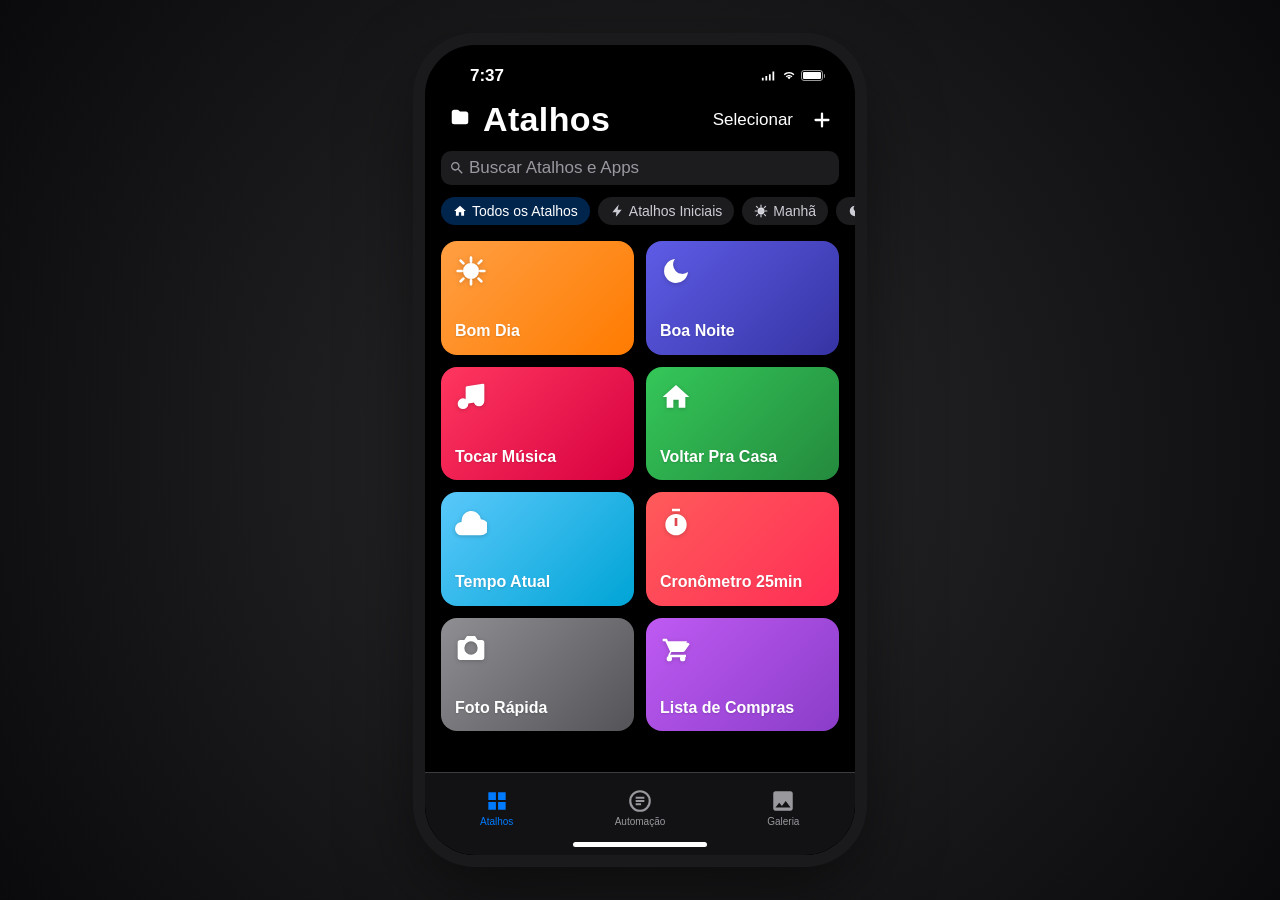
==== index.html @ cb089a48 "Add iPhone Shortcuts clone web app Build a faithful web clone of the iOS Shortcuts app with three ta" ====
<!DOCTYPE html>
<html lang="pt-BR">
<head>
    <meta charset="UTF-8">
    <meta name="viewport" content="width=device-width, initial-scale=1.0, maximum-scale=1.0, user-scalable=no, viewport-fit=cover">
    <meta name="apple-mobile-web-app-capable" content="yes">
    <meta name="apple-mobile-web-app-status-bar-style" content="black-translucent">
    <title>Atalhos</title>
    <link rel="stylesheet" href="styles.css">
</head>
<body>
    <div class="phone-frame">
        <div class="status-bar">
            <span class="status-time" id="status-time">9:41</span>
            <div class="status-notch"></div>
            <div class="status-right">
                <svg class="status-icon" viewBox="0 0 18 12" width="18" height="12">
                    <path fill="currentColor" d="M1 8h2v3H1zM5 6h2v5H5zM9 4h2v7H9zM13 1h2v10h-2z"/>
                </svg>
                <svg class="status-icon" viewBox="0 0 16 12" width="16" height="12">
                    <path fill="currentColor" d="M8 3.2c1.9 0 3.6.7 4.9 1.9l1.1-1.1C12.4 2.5 10.3 1.6 8 1.6S3.6 2.5 2 4l1.1 1.1C4.4 3.9 6.1 3.2 8 3.2zM8 6.4c1 0 2 .4 2.7 1.1l1.1-1.1C10.7 5.4 9.4 4.8 8 4.8s-2.7.6-3.8 1.6l1.1 1.1C6 6.8 7 6.4 8 6.4zM8 9.6l2-2c-.6-.5-1.3-.8-2-.8s-1.4.3-2 .8l2 2z"/>
                </svg>
                <div class="battery">
                    <div class="battery-body"><div class="battery-level"></div></div>
                    <div class="battery-tip"></div>
                </div>
            </div>
        </div>

        <div class="app" id="app">
            <!-- Shortcuts Tab -->
            <div class="tab-content active" id="tab-shortcuts">
                <div class="navbar">
                    <button class="nav-btn nav-left" id="folders-btn">
                        <svg viewBox="0 0 24 24" width="22" height="22"><path fill="currentColor" d="M3 6.5c0-1.4 1.1-2.5 2.5-2.5h3.4c.7 0 1.4.3 1.9.8L12 6h6.5C19.9 6 21 7.1 21 8.5v9c0 1.4-1.1 2.5-2.5 2.5h-13C4.1 20 3 18.9 3 17.5v-11z"/></svg>
                    </button>
                    <h1 class="nav-title">Atalhos</h1>
                    <div class="nav-right">
                        <button class="nav-btn" id="select-btn">Selecionar</button>
                        <button class="nav-btn icon-btn" id="add-btn">
                            <svg viewBox="0 0 24 24" width="22" height="22"><path fill="currentColor" d="M12 5v14M5 12h14" stroke="currentColor" stroke-width="2.5" stroke-linecap="round"/></svg>
                        </button>
                    </div>
                </div>

                <div class="search-container">
                    <div class="search-bar">
                        <svg viewBox="0 0 24 24" width="16" height="16"><path fill="currentColor" d="M15.5 14h-.79l-.28-.27a6.5 6.5 0 1 0-.7.7l.27.28v.79l5 5L20.49 19l-4.99-5zm-6 0C7.01 14 5 11.99 5 9.5S7.01 5 9.5 5 14 7.01 14 9.5 11.99 14 9.5 14z"/></svg>
                        <input type="text" placeholder="Buscar Atalhos e Apps" id="search-input">
                    </div>
                </div>

                <div class="folder-pill-container">
                    <div class="folder-pill active" data-folder="all">
                        <svg viewBox="0 0 24 24" width="14" height="14"><path fill="currentColor" d="M3 6.5C3 5.1 4.1 4 5.5 4h3.4c.7 0 1.4.3 1.9.8L12 6h6.5C19.9 6 21 7.1 21 8.5v9c0 1.4-1.1 2.5-2.5 2.5h-13C4.1 20 3 18.9 3 17.5v-11z"/></svg>
                        <span>Todos os Atalhos</span>
                    </div>
                </div>

                <div class="content-area">
                    <div class="shortcuts-grid" id="shortcuts-grid"></div>
                </div>
            </div>

            <!-- Automations Tab -->
            <div class="tab-content" id="tab-automations">
                <div class="navbar">
                    <h1 class="nav-title">Automações</h1>
                    <div class="nav-right">
                        <button class="nav-btn icon-btn">
                            <svg viewBox="0 0 24 24" width="22" height="22"><path fill="currentColor" d="M12 5v14M5 12h14" stroke="currentColor" stroke-width="2.5" stroke-linecap="round"/></svg>
                        </button>
                    </div>
                </div>
                <div class="content-area">
                    <div class="automations-empty">
                        <div class="auto-icon">
                            <svg viewBox="0 0 64 64" width="80" height="80"><circle cx="32" cy="32" r="30" fill="none" stroke="currentColor" stroke-width="2"/><path fill="currentColor" d="M22 22h20v4H22zm0 8h20v4H22zm0 8h14v4H22z"/></svg>
                        </div>
                        <h2>Automações</h2>
                        <p>Crie automações pessoais e do lar que serão executadas automaticamente.</p>
                        <button class="primary-btn">Nova Automação</button>
                    </div>
                </div>
            </div>

            <!-- Gallery Tab -->
            <div class="tab-content" id="tab-gallery">
                <div class="navbar">
                    <h1 class="nav-title">Galeria</h1>
                </div>
                <div class="search-container">
                    <div class="search-bar">
                        <svg viewBox="0 0 24 24" width="16" height="16"><path fill="currentColor" d="M15.5 14h-.79l-.28-.27a6.5 6.5 0 1 0-.7.7l.27.28v.79l5 5L20.49 19l-4.99-5zm-6 0C7.01 14 5 11.99 5 9.5S7.01 5 9.5 5 14 7.01 14 9.5 11.99 14 9.5 14z"/></svg>
                        <input type="text" placeholder="Buscar na Galeria">
                    </div>
                </div>
                <div class="content-area">
                    <div class="gallery-section">
                        <div class="gallery-header">
                            <h2>Atalhos em Destaque</h2>
                            <button class="link-btn">Ver Tudo</button>
                        </div>
                        <div class="gallery-scroll" id="gallery-featured"></div>
                    </div>
                    <div class="gallery-section">
                        <div class="gallery-header">
                            <h2>Atalhos Essenciais</h2>
                            <button class="link-btn">Ver Tudo</button>
                        </div>
                        <div class="gallery-scroll" id="gallery-essentials"></div>
                    </div>
                    <div class="gallery-section">
                        <div class="gallery-header">
                            <h2>Atalhos de Produtividade</h2>
                            <button class="link-btn">Ver Tudo</button>
                        </div>
                        <div class="gallery-scroll" id="gallery-productivity"></div>
                    </div>
                </div>
            </div>

            <!-- Tab Bar -->
            <div class="tab-bar">
                <button class="tab-item active" data-tab="shortcuts">
                    <svg viewBox="0 0 24 24" width="26" height="26"><path fill="currentColor" d="M4 4h7v7H4zm9 0h7v7h-7zm-9 9h7v7H4zm9 0h7v7h-7z"/></svg>
                    <span>Atalhos</span>
                </button>
                <button class="tab-item" data-tab="automations">
                    <svg viewBox="0 0 24 24" width="26" height="26"><circle cx="12" cy="12" r="9" fill="none" stroke="currentColor" stroke-width="2"/><path fill="currentColor" d="M8 8h8v2H8zm0 3h8v2H8zm0 3h5v2H8z"/></svg>
                    <span>Automação</span>
                </button>
                <button class="tab-item" data-tab="gallery">
                    <svg viewBox="0 0 24 24" width="26" height="26"><path fill="currentColor" d="M21 19V5c0-1.1-.9-2-2-2H5c-1.1 0-2 .9-2 2v14c0 1.1.9 2 2 2h14c1.1 0 2-.9 2-2zM8.5 13.5l2.5 3 3.5-4.5L19 18H5l3.5-4.5z"/></svg>
                    <span>Galeria</span>
                </button>
            </div>

            <!-- Folders Side Panel -->
            <div class="folders-panel" id="folders-panel">
                <div class="folders-header">
                    <h2>Pastas</h2>
                    <button class="close-btn" id="close-folders">Concluído</button>
                </div>
                <div class="folders-list" id="folders-list"></div>
            </div>
            <div class="overlay" id="overlay"></div>

            <!-- Add Shortcut Modal -->
            <div class="modal" id="add-modal">
                <div class="modal-content">
                    <div class="modal-header">
                        <button class="modal-btn" id="cancel-add">Cancelar</button>
                        <h3>Novo Atalho</h3>
                        <button class="modal-btn primary" id="save-add">Adicionar</button>
                    </div>
                    <div class="modal-body">
                        <div class="form-group">
                            <label>Nome do Atalho</label>
                            <input type="text" id="new-name" placeholder="Ex: Bom Dia">
                        </div>
                        <div class="form-group">
                            <label>Ícone</label>
                            <div class="icon-picker" id="icon-picker"></div>
                        </div>
                        <div class="form-group">
                            <label>Cor</label>
                            <div class="color-picker" id="color-picker"></div>
                        </div>
                    </div>
                </div>
            </div>

            <!-- Run Shortcut Toast -->
            <div class="toast" id="toast"></div>
        </div>

        <div class="home-indicator"></div>
    </div>

    <script src="app.js"></script>
</body>
</html>
---- styles.css ----
* {
    margin: 0;
    padding: 0;
    box-sizing: border-box;
    -webkit-tap-highlight-color: transparent;
    -webkit-user-select: none;
    user-select: none;
}

html, body {
    height: 100%;
    font-family: -apple-system, BlinkMacSystemFont, "SF Pro Display", "SF Pro Text", "Helvetica Neue", Helvetica, Arial, sans-serif;
    background: #1c1c1e;
    color: #fff;
    overflow: hidden;
    -webkit-font-smoothing: antialiased;
}

body {
    display: flex;
    align-items: center;
    justify-content: center;
    background: radial-gradient(circle at center, #2a2a2c 0%, #0a0a0c 100%);
    padding: 0;
}

/* Phone frame */
.phone-frame {
    width: 100%;
    max-width: 430px;
    height: 100vh;
    max-height: 932px;
    background: #000;
    position: relative;
    overflow: hidden;
    display: flex;
    flex-direction: column;
}

@media (min-width: 500px) {
    .phone-frame {
        height: 90vh;
        border-radius: 50px;
        box-shadow: 0 0 0 12px #1a1a1c, 0 30px 80px rgba(0,0,0,0.6);
        margin: 5vh 0;
    }
}

/* Status bar */
.status-bar {
    height: 47px;
    flex-shrink: 0;
    display: flex;
    align-items: center;
    justify-content: space-between;
    padding: 0 30px;
    padding-top: 14px;
    font-size: 17px;
    font-weight: 600;
    color: #fff;
    position: relative;
    z-index: 100;
}

.status-time {
    width: 64px;
    text-align: center;
}

.status-notch {
    position: absolute;
    top: 11px;
    left: 50%;
    transform: translateX(-50%);
    width: 120px;
    height: 32px;
    background: #000;
    border-radius: 20px;
}

.status-right {
    display: flex;
    align-items: center;
    gap: 5px;
    width: 64px;
    justify-content: flex-end;
}

.status-icon {
    color: #fff;
}

.battery {
    display: flex;
    align-items: center;
    gap: 1px;
}

.battery-body {
    width: 22px;
    height: 11px;
    border: 1px solid rgba(255,255,255,0.6);
    border-radius: 3px;
    padding: 1px;
}

.battery-level {
    width: 100%;
    height: 100%;
    background: #fff;
    border-radius: 1px;
}

.battery-tip {
    width: 1px;
    height: 4px;
    background: rgba(255,255,255,0.6);
    border-radius: 0 1px 1px 0;
}

/* App container */
.app {
    flex: 1;
    display: flex;
    flex-direction: column;
    background: #000;
    overflow: hidden;
    position: relative;
}

/* Tab content */
.tab-content {
    display: none;
    flex-direction: column;
    height: 100%;
    overflow: hidden;
}

.tab-content.active {
    display: flex;
}

/* Navbar */
.navbar {
    padding: 8px 16px 8px;
    display: flex;
    align-items: center;
    justify-content: space-between;
    min-height: 44px;
    flex-shrink: 0;
}

.nav-title {
    font-size: 34px;
    font-weight: 700;
    letter-spacing: 0.36px;
    flex: 1;
}

.nav-btn {
    background: none;
    border: none;
    color: #fff;
    font-size: 17px;
    cursor: pointer;
    padding: 6px 8px;
    font-family: inherit;
    -webkit-user-select: none;
    transition: opacity 0.15s;
}

.nav-btn:active {
    opacity: 0.5;
}

.nav-btn.icon-btn {
    padding: 6px;
    display: flex;
    align-items: center;
    justify-content: center;
}

.nav-left {
    margin-right: 4px;
}

.nav-right {
    display: flex;
    align-items: center;
    gap: 4px;
}

/* Search */
.search-container {
    padding: 4px 16px 8px;
    flex-shrink: 0;
}

.search-bar {
    background: rgba(118, 118, 128, 0.24);
    border-radius: 10px;
    padding: 7px 8px;
    display: flex;
    align-items: center;
    gap: 4px;
}

.search-bar svg {
    color: rgba(235, 235, 245, 0.6);
    flex-shrink: 0;
}

.search-bar input {
    background: none;
    border: none;
    outline: none;
    color: #fff;
    font-size: 17px;
    flex: 1;
    font-family: inherit;
    -webkit-user-select: text;
    user-select: text;
}

.search-bar input::placeholder {
    color: rgba(235, 235, 245, 0.6);
}

/* Folder pills */
.folder-pill-container {
    padding: 4px 16px 12px;
    display: flex;
    gap: 8px;
    overflow-x: auto;
    flex-shrink: 0;
    scrollbar-width: none;
}

.folder-pill-container::-webkit-scrollbar {
    display: none;
}

.folder-pill {
    display: flex;
    align-items: center;
    gap: 5px;
    background: rgba(118, 118, 128, 0.24);
    padding: 6px 12px;
    border-radius: 16px;
    font-size: 14px;
    font-weight: 500;
    color: rgba(235, 235, 245, 0.85);
    flex-shrink: 0;
    cursor: pointer;
    transition: background 0.15s;
}

.folder-pill.active {
    background: rgba(0, 122, 255, 0.3);
    color: #fff;
}

.folder-pill svg {
    color: currentColor;
}

/* Content area */
.content-area {
    flex: 1;
    overflow-y: auto;
    padding: 0 16px;
    padding-bottom: 100px;
    -webkit-overflow-scrolling: touch;
}

.content-area::-webkit-scrollbar {
    width: 0;
}

/* Shortcuts grid */
.shortcuts-grid {
    display: grid;
    grid-template-columns: repeat(2, 1fr);
    gap: 12px;
    padding-top: 4px;
}

.shortcut-card {
    aspect-ratio: 1.7 / 1;
    border-radius: 16px;
    padding: 14px;
    display: flex;
    flex-direction: column;
    justify-content: space-between;
    position: relative;
    cursor: pointer;
    overflow: hidden;
    transition: transform 0.15s ease, opacity 0.15s;
    box-shadow: 0 1px 3px rgba(0,0,0,0.2);
}

.shortcut-card:active {
    transform: scale(0.96);
    opacity: 0.85;
}

.shortcut-card.deleting {
    animation: shrinkOut 0.3s forwards;
}

@keyframes shrinkOut {
    to {
        transform: scale(0);
        opacity: 0;
    }
}

.shortcut-card .card-icon {
    width: 32px;
    height: 32px;
    color: #fff;
    filter: drop-shadow(0 1px 2px rgba(0,0,0,0.2));
}

.shortcut-card .card-name {
    font-size: 16px;
    font-weight: 600;
    color: #fff;
    line-height: 1.2;
    text-shadow: 0 1px 2px rgba(0,0,0,0.15);
}

.shortcut-card .delete-btn {
    position: absolute;
    top: 6px;
    right: 6px;
    width: 22px;
    height: 22px;
    background: rgba(0,0,0,0.55);
    border-radius: 50%;
    border: none;
    color: #fff;
    display: none;
    align-items: center;
    justify-content: center;
    cursor: pointer;
    font-size: 16px;
    line-height: 1;
}

.shortcut-card.selectable .delete-btn {
    display: flex;
}

.shortcut-card.selectable {
    animation: wiggle 0.5s infinite alternate ease-in-out;
}

@keyframes wiggle {
    0% { transform: rotate(-0.7deg); }
    100% { transform: rotate(0.7deg); }
}

/* Tab bar */
.tab-bar {
    position: absolute;
    bottom: 0;
    left: 0;
    right: 0;
    height: 83px;
    background: rgba(22, 22, 24, 0.85);
    backdrop-filter: saturate(180%) blur(20px);
    -webkit-backdrop-filter: saturate(180%) blur(20px);
    border-top: 0.5px solid rgba(84, 84, 88, 0.65);
    display: flex;
    padding-bottom: 20px;
    z-index: 50;
}

.tab-item {
    flex: 1;
    background: none;
    border: none;
    color: rgba(152, 152, 157, 1);
    display: flex;
    flex-direction: column;
    align-items: center;
    justify-content: center;
    gap: 2px;
    cursor: pointer;
    font-family: inherit;
    padding-top: 6px;
    transition: color 0.15s;
}

.tab-item span {
    font-size: 10px;
    font-weight: 500;
}

.tab-item.active {
    color: #007aff;
}

/* Home indicator */
.home-indicator {
    position: absolute;
    bottom: 8px;
    left: 50%;
    transform: translateX(-50%);
    width: 134px;
    height: 5px;
    background: #fff;
    border-radius: 3px;
    z-index: 200;
    pointer-events: none;
}

/* Automations empty */
.automations-empty {
    display: flex;
    flex-direction: column;
    align-items: center;
    justify-content: center;
    height: 100%;
    padding: 0 40px;
    text-align: center;
    color: rgba(235, 235, 245, 0.6);
    margin-top: -50px;
}

.auto-icon {
    color: rgba(235, 235, 245, 0.3);
    margin-bottom: 18px;
}

.automations-empty h2 {
    font-size: 22px;
    font-weight: 700;
    color: #fff;
    margin-bottom: 8px;
}

.automations-empty p {
    font-size: 15px;
    line-height: 1.4;
    margin-bottom: 24px;
}

.primary-btn {
    background: #007aff;
    color: #fff;
    border: none;
    padding: 12px 22px;
    border-radius: 14px;
    font-size: 16px;
    font-weight: 600;
    cursor: pointer;
    font-family: inherit;
    transition: opacity 0.15s;
}

.primary-btn:active {
    opacity: 0.7;
}

/* Gallery */
.gallery-section {
    margin-bottom: 24px;
}

.gallery-header {
    display: flex;
    justify-content: space-between;
    align-items: baseline;
    padding: 8px 0;
    margin-bottom: 8px;
}

.gallery-header h2 {
    font-size: 22px;
    font-weight: 700;
}

.link-btn {
    background: none;
    border: none;
    color: #007aff;
    font-size: 15px;
    cursor: pointer;
    font-family: inherit;
}

.gallery-scroll {
    display: flex;
    gap: 12px;
    overflow-x: auto;
    padding-bottom: 4px;
    margin: 0 -16px;
    padding-left: 16px;
    padding-right: 16px;
    scrollbar-width: none;
}

.gallery-scroll::-webkit-scrollbar {
    display: none;
}

.gallery-card {
    flex-shrink: 0;
    width: 200px;
    aspect-ratio: 1.4 / 1;
    border-radius: 16px;
    padding: 14px;
    display: flex;
    flex-direction: column;
    justify-content: space-between;
    cursor: pointer;
    box-shadow: 0 1px 3px rgba(0,0,0,0.2);
    transition: transform 0.15s;
}

.gallery-card:active {
    transform: scale(0.96);
}

.gallery-card .card-icon {
    width: 30px;
    height: 30px;
    color: #fff;
}

.gallery-card .card-name {
    font-size: 15px;
    font-weight: 600;
    color: #fff;
    line-height: 1.2;
}

.gallery-card .card-subtitle {
    font-size: 12px;
    color: rgba(255,255,255,0.8);
    margin-top: 2px;
}

/* Folders side panel */
.folders-panel {
    position: absolute;
    top: 0;
    left: -300px;
    bottom: 0;
    width: 280px;
    background: #1c1c1e;
    z-index: 200;
    transition: left 0.3s cubic-bezier(0.32, 0.72, 0, 1);
    display: flex;
    flex-direction: column;
    padding-top: 47px;
}

.folders-panel.open {
    left: 0;
}

.folders-header {
    padding: 16px;
    display: flex;
    justify-content: space-between;
    align-items: center;
    border-bottom: 0.5px solid rgba(84, 84, 88, 0.4);
}

.folders-header h2 {
    font-size: 20px;
    font-weight: 700;
}

.close-btn {
    background: none;
    border: none;
    color: #007aff;
    font-size: 17px;
    font-weight: 600;
    cursor: pointer;
    font-family: inherit;
}

.folders-list {
    flex: 1;
    overflow-y: auto;
    padding: 8px 0;
}

.folder-item {
    padding: 12px 16px;
    display: flex;
    align-items: center;
    gap: 12px;
    cursor: pointer;
    transition: background 0.15s;
}

.folder-item:active {
    background: rgba(255,255,255,0.08);
}

.folder-item .folder-icon {
    width: 28px;
    height: 28px;
    border-radius: 6px;
    display: flex;
    align-items: center;
    justify-content: center;
    color: #fff;
}

.folder-item .folder-name {
    font-size: 17px;
    flex: 1;
}

.folder-item .folder-count {
    color: rgba(235, 235, 245, 0.6);
    font-size: 15px;
}

.folder-item.active {
    background: rgba(0, 122, 255, 0.15);
}

.overlay {
    position: absolute;
    top: 0;
    left: 0;
    right: 0;
    bottom: 0;
    background: rgba(0,0,0,0.4);
    z-index: 150;
    opacity: 0;
    pointer-events: none;
    transition: opacity 0.3s;
}

.overlay.show {
    opacity: 1;
    pointer-events: auto;
}

/* Modal */
.modal {
    position: absolute;
    top: 0;
    left: 0;
    right: 0;
    bottom: 0;
    z-index: 300;
    display: none;
    background: rgba(0,0,0,0.5);
    align-items: flex-end;
}

.modal.open {
    display: flex;
    animation: fadeIn 0.2s;
}

@keyframes fadeIn {
    from { background: rgba(0,0,0,0); }
    to { background: rgba(0,0,0,0.5); }
}

.modal-content {
    background: #1c1c1e;
    width: 100%;
    border-radius: 14px 14px 0 0;
    max-height: 85%;
    display: flex;
    flex-direction: column;
    animation: slideUp 0.3s cubic-bezier(0.32, 0.72, 0, 1);
}

@keyframes slideUp {
    from { transform: translateY(100%); }
    to { transform: translateY(0); }
}

.modal-header {
    display: flex;
    align-items: center;
    justify-content: space-between;
    padding: 16px;
    border-bottom: 0.5px solid rgba(84, 84, 88, 0.4);
}

.modal-header h3 {
    font-size: 17px;
    font-weight: 600;
}

.modal-btn {
    background: none;
    border: none;
    color: #007aff;
    font-size: 17px;
    cursor: pointer;
    font-family: inherit;
}

.modal-btn.primary {
    font-weight: 600;
}

.modal-body {
    padding: 16px;
    overflow-y: auto;
}

.form-group {
    margin-bottom: 20px;
}

.form-group label {
    display: block;
    font-size: 13px;
    color: rgba(235, 235, 245, 0.6);
    margin-bottom: 8px;
    text-transform: uppercase;
    letter-spacing: 0.5px;
}

.form-group input[type="text"] {
    width: 100%;
    background: rgba(118, 118, 128, 0.24);
    border: none;
    padding: 12px;
    border-radius: 10px;
    color: #fff;
    font-size: 17px;
    font-family: inherit;
    -webkit-user-select: text;
    user-select: text;
    outline: none;
}

.icon-picker {
    display: grid;
    grid-template-columns: repeat(6, 1fr);
    gap: 10px;
}

.icon-option {
    aspect-ratio: 1;
    background: rgba(118, 118, 128, 0.24);
    border-radius: 10px;
    display: flex;
    align-items: center;
    justify-content: center;
    cursor: pointer;
    color: #fff;
    transition: background 0.15s;
}

.icon-option svg {
    width: 22px;
    height: 22px;
}

.icon-option.selected {
    background: #007aff;
}

.color-picker {
    display: flex;
    gap: 10px;
    flex-wrap: wrap;
}

.color-option {
    width: 36px;
    height: 36px;
    border-radius: 50%;
    cursor: pointer;
    border: 3px solid transparent;
    transition: transform 0.15s;
}

.color-option.selected {
    border-color: #fff;
    transform: scale(1.1);
}

/* Toast */
.toast {
    position: absolute;
    top: 60px;
    left: 50%;
    transform: translateX(-50%) translateY(-20px);
    background: rgba(40,40,42,0.95);
    backdrop-filter: blur(20px);
    -webkit-backdrop-filter: blur(20px);
    color: #fff;
    padding: 12px 20px;
    border-radius: 30px;
    font-size: 15px;
    font-weight: 500;
    z-index: 500;
    opacity: 0;
    pointer-events: none;
    transition: opacity 0.3s, transform 0.3s;
    box-shadow: 0 4px 20px rgba(0,0,0,0.3);
    display: flex;
    align-items: center;
    gap: 10px;
}

.toast.show {
    opacity: 1;
    transform: translateX(-50%) translateY(0);
}

.toast .toast-icon {
    width: 20px;
    height: 20px;
}

/* Scrollbars hidden */
.content-area::-webkit-scrollbar,
.folders-list::-webkit-scrollbar,
.modal-body::-webkit-scrollbar {
    display: none;
}

.content-area, .folders-list, .modal-body {
    scrollbar-width: none;
}
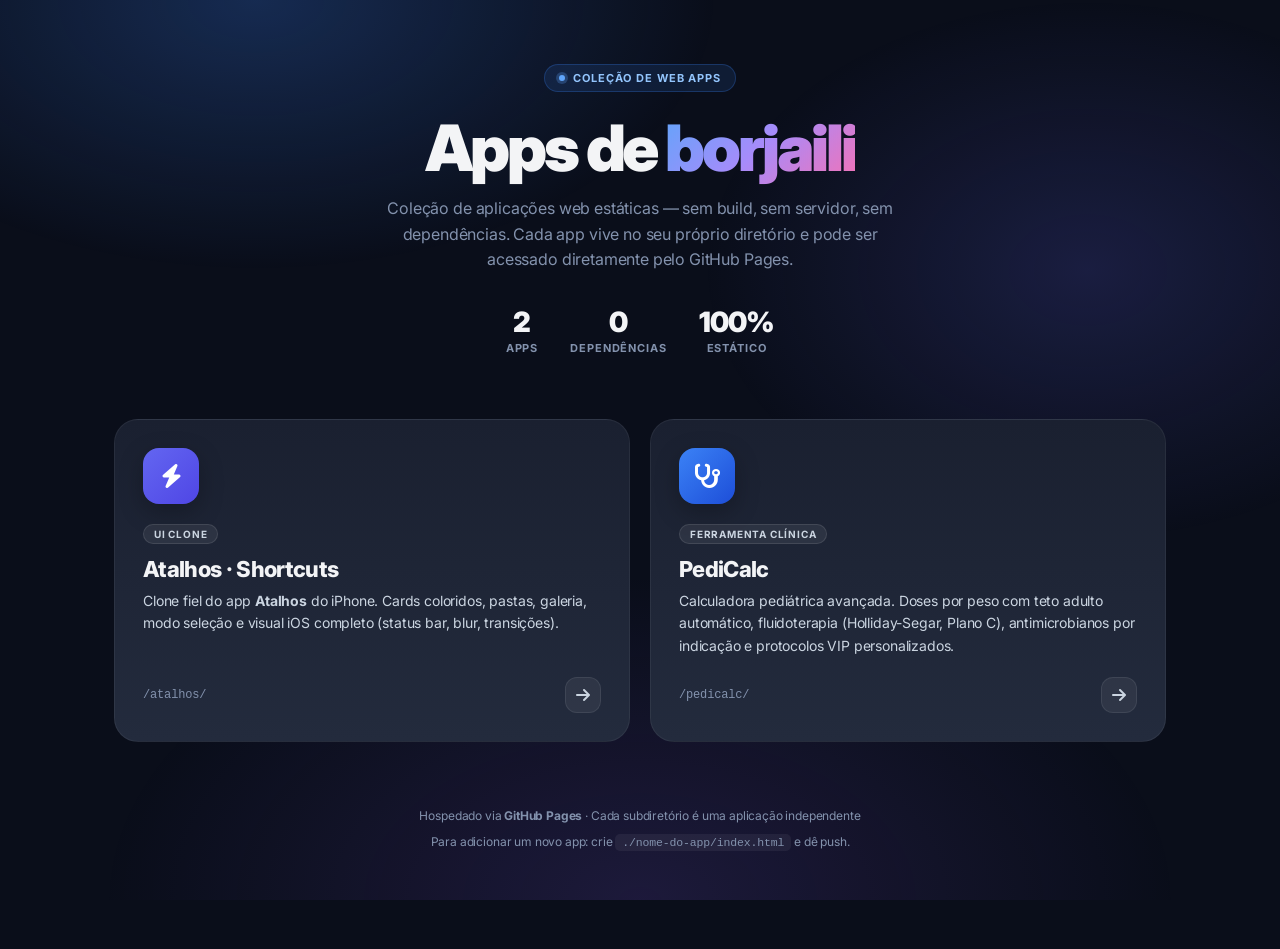
==== commit aa6a5e4f: "Restructure repo: root as hub, apps in subdirectories The root is no longer dedicated to a single ap" ====
--- a/index.html
+++ b/index.html
@@ -1,183 +1,352 @@
 <!DOCTYPE html>
 <html lang="pt-BR">
 <head>
-    <meta charset="UTF-8">
-    <meta name="viewport" content="width=device-width, initial-scale=1.0, maximum-scale=1.0, user-scalable=no, viewport-fit=cover">
-    <meta name="apple-mobile-web-app-capable" content="yes">
-    <meta name="apple-mobile-web-app-status-bar-style" content="black-translucent">
-    <title>Atalhos</title>
-    <link rel="stylesheet" href="styles.css">
+  <meta charset="UTF-8">
+  <meta name="viewport" content="width=device-width, initial-scale=1.0">
+  <title>Apps · borjaili</title>
+  <link rel="stylesheet" href="https://cdnjs.cloudflare.com/ajax/libs/font-awesome/6.5.0/css/all.min.css">
+  <link href="https://fonts.googleapis.com/css2?family=Inter:wght@400;500;600;700;800;900&display=swap" rel="stylesheet">
+  <style>
+    *, *::before, *::after { box-sizing: border-box; margin: 0; padding: 0; }
+
+    :root {
+      --bg: #0a0e1a;
+      --bg-2: #111827;
+      --surf: #1a2030;
+      --surf-2: #232b3d;
+      --ink: #f3f4f6;
+      --ink-2: #cbd5e1;
+      --muted: #8392ad;
+      --accent: #3b82f6;
+      --accent-2: #6366f1;
+    }
+
+    html, body { min-height: 100vh; }
+
+    body {
+      font-family: 'Inter', system-ui, sans-serif;
+      background: var(--bg);
+      color: var(--ink);
+      -webkit-font-smoothing: antialiased;
+      letter-spacing: -.01em;
+      overflow-x: hidden;
+      position: relative;
+    }
+
+    /* Ambient background */
+    body::before {
+      content: '';
+      position: fixed;
+      inset: 0;
+      background:
+        radial-gradient(ellipse 60% 50% at 20% 0%, rgba(59, 130, 246, .25), transparent 60%),
+        radial-gradient(ellipse 50% 50% at 85% 30%, rgba(99, 102, 241, .18), transparent 60%),
+        radial-gradient(ellipse 70% 60% at 50% 100%, rgba(139, 92, 246, .15), transparent 60%);
+      pointer-events: none;
+      z-index: 0;
+    }
+
+    .shell {
+      max-width: 1100px;
+      margin: 0 auto;
+      padding: 64px 24px 96px;
+      position: relative;
+      z-index: 1;
+    }
+
+    /* ---------- Header ---------- */
+    header {
+      text-align: center;
+      margin-bottom: 64px;
+    }
+    .badge {
+      display: inline-flex;
+      align-items: center;
+      gap: 8px;
+      padding: 6px 14px;
+      background: rgba(59, 130, 246, .12);
+      border: 1px solid rgba(59, 130, 246, .25);
+      border-radius: 50px;
+      font-size: 11px;
+      font-weight: 700;
+      letter-spacing: .08em;
+      text-transform: uppercase;
+      color: #93c5fd;
+      margin-bottom: 24px;
+    }
+    .badge .dot {
+      width: 6px;
+      height: 6px;
+      border-radius: 50%;
+      background: #60a5fa;
+      box-shadow: 0 0 0 3px rgba(96, 165, 250, .25);
+      animation: pulse 2s ease infinite;
+    }
+    @keyframes pulse {
+      0%, 100% { box-shadow: 0 0 0 3px rgba(96, 165, 250, .25); }
+      50%      { box-shadow: 0 0 0 7px rgba(96, 165, 250, .08); }
+    }
+
+    h1 {
+      font-size: clamp(2.5rem, 6vw, 4rem);
+      font-weight: 900;
+      letter-spacing: -.05em;
+      line-height: 1;
+      margin-bottom: 16px;
+    }
+    h1 .gradient {
+      background: linear-gradient(135deg, #60a5fa 0%, #a78bfa 50%, #f472b6 100%);
+      -webkit-background-clip: text;
+      -webkit-text-fill-color: transparent;
+      background-clip: text;
+    }
+
+    .subtitle {
+      font-size: 16px;
+      color: var(--muted);
+      max-width: 540px;
+      margin: 0 auto;
+      line-height: 1.6;
+    }
+
+    /* ---------- Stats ---------- */
+    .stats {
+      display: flex;
+      justify-content: center;
+      gap: 32px;
+      margin-top: 32px;
+      flex-wrap: wrap;
+    }
+    .stat {
+      display: flex;
+      flex-direction: column;
+      align-items: center;
+      gap: 2px;
+    }
+    .stat-num {
+      font-size: 28px;
+      font-weight: 900;
+      letter-spacing: -.03em;
+      color: var(--ink);
+    }
+    .stat-label {
+      font-size: 11px;
+      color: var(--muted);
+      text-transform: uppercase;
+      letter-spacing: .08em;
+      font-weight: 700;
+    }
+
+    /* ---------- Cards grid ---------- */
+    .apps {
+      display: grid;
+      grid-template-columns: repeat(auto-fit, minmax(320px, 1fr));
+      gap: 20px;
+    }
+
+    .card {
+      background: linear-gradient(180deg, var(--surf), var(--surf-2));
+      border: 1px solid rgba(255, 255, 255, .06);
+      border-radius: 24px;
+      padding: 28px;
+      text-decoration: none;
+      color: inherit;
+      position: relative;
+      overflow: hidden;
+      transition: transform .25s cubic-bezier(.25, .8, .25, 1), border-color .2s, box-shadow .25s;
+      display: flex;
+      flex-direction: column;
+      min-height: 280px;
+    }
+    .card::before {
+      content: '';
+      position: absolute;
+      inset: 0;
+      background: linear-gradient(135deg, var(--card-glow, rgba(59, 130, 246, .15)) 0%, transparent 50%);
+      opacity: 0;
+      transition: opacity .3s;
+    }
+    .card:hover {
+      transform: translateY(-4px);
+      border-color: rgba(255, 255, 255, .14);
+      box-shadow: 0 24px 60px rgba(0, 0, 0, .35);
+    }
+    .card:hover::before { opacity: 1; }
+
+    .card-icon {
+      width: 56px;
+      height: 56px;
+      border-radius: 16px;
+      display: flex;
+      align-items: center;
+      justify-content: center;
+      font-size: 24px;
+      margin-bottom: 20px;
+      color: #fff;
+      position: relative;
+      z-index: 1;
+      box-shadow: 0 8px 24px rgba(0, 0, 0, .25);
+    }
+
+    .card-tag {
+      display: inline-block;
+      padding: 3px 10px;
+      background: rgba(255, 255, 255, .07);
+      border: 1px solid rgba(255, 255, 255, .1);
+      border-radius: 50px;
+      font-size: 10px;
+      font-weight: 700;
+      letter-spacing: .08em;
+      text-transform: uppercase;
+      color: var(--ink-2);
+      margin-bottom: 12px;
+      position: relative;
+      z-index: 1;
+      width: fit-content;
+    }
+
+    .card-title {
+      font-size: 22px;
+      font-weight: 800;
+      letter-spacing: -.03em;
+      margin-bottom: 8px;
+      position: relative;
+      z-index: 1;
+    }
+
+    .card-desc {
+      font-size: 14px;
+      color: var(--ink-2);
+      line-height: 1.6;
+      flex-grow: 1;
+      position: relative;
+      z-index: 1;
+    }
+
+    .card-foot {
+      margin-top: 20px;
+      display: flex;
+      align-items: center;
+      justify-content: space-between;
+      position: relative;
+      z-index: 1;
+    }
+    .card-path {
+      font-family: 'SF Mono', 'Monaco', 'Courier New', monospace;
+      font-size: 12px;
+      color: var(--muted);
+    }
+    .card-arrow {
+      width: 36px;
+      height: 36px;
+      border-radius: 12px;
+      background: rgba(255, 255, 255, .06);
+      border: 1px solid rgba(255, 255, 255, .08);
+      display: flex;
+      align-items: center;
+      justify-content: center;
+      color: var(--ink-2);
+      transition: transform .25s cubic-bezier(.34, 1.56, .64, 1), background .2s, color .2s;
+    }
+    .card:hover .card-arrow {
+      transform: translateX(4px);
+      background: rgba(96, 165, 250, .18);
+      color: #93c5fd;
+    }
+
+    /* Per-app colors */
+    .card.shortcuts { --card-glow: rgba(99, 102, 241, .18); }
+    .card.shortcuts .card-icon { background: linear-gradient(135deg, #6366f1, #4f46e5); }
+
+    .card.pedicalc { --card-glow: rgba(59, 130, 246, .18); }
+    .card.pedicalc .card-icon { background: linear-gradient(135deg, #3b82f6, #1d4ed8); }
+
+    /* Footer */
+    footer {
+      margin-top: 64px;
+      text-align: center;
+      font-size: 12px;
+      color: var(--muted);
+      line-height: 1.7;
+    }
+    footer a {
+      color: #93c5fd;
+      text-decoration: none;
+    }
+    footer a:hover { text-decoration: underline; }
+    footer code {
+      font-family: 'SF Mono', 'Monaco', 'Courier New', monospace;
+      background: rgba(255, 255, 255, .06);
+      padding: 2px 7px;
+      border-radius: 5px;
+      font-size: 11.5px;
+    }
+  </style>
 </head>
 <body>
-    <div class="phone-frame">
-        <div class="status-bar">
-            <span class="status-time" id="status-time">9:41</span>
-            <div class="status-notch"></div>
-            <div class="status-right">
-                <svg class="status-icon" viewBox="0 0 18 12" width="18" height="12">
-                    <path fill="currentColor" d="M1 8h2v3H1zM5 6h2v5H5zM9 4h2v7H9zM13 1h2v10h-2z"/>
-                </svg>
-                <svg class="status-icon" viewBox="0 0 16 12" width="16" height="12">
-                    <path fill="currentColor" d="M8 3.2c1.9 0 3.6.7 4.9 1.9l1.1-1.1C12.4 2.5 10.3 1.6 8 1.6S3.6 2.5 2 4l1.1 1.1C4.4 3.9 6.1 3.2 8 3.2zM8 6.4c1 0 2 .4 2.7 1.1l1.1-1.1C10.7 5.4 9.4 4.8 8 4.8s-2.7.6-3.8 1.6l1.1 1.1C6 6.8 7 6.4 8 6.4zM8 9.6l2-2c-.6-.5-1.3-.8-2-.8s-1.4.3-2 .8l2 2z"/>
-                </svg>
-                <div class="battery">
-                    <div class="battery-body"><div class="battery-level"></div></div>
-                    <div class="battery-tip"></div>
-                </div>
-            </div>
+  <div class="shell">
+
+    <header>
+      <div class="badge">
+        <span class="dot"></span>
+        Coleção de Web Apps
+      </div>
+      <h1>Apps de <span class="gradient">borjaili</span></h1>
+      <p class="subtitle">
+        Coleção de aplicações web estáticas — sem build, sem servidor, sem dependências.
+        Cada app vive no seu próprio diretório e pode ser acessado diretamente pelo GitHub Pages.
+      </p>
+
+      <div class="stats">
+        <div class="stat"><span class="stat-num" id="stat-apps">2</span><span class="stat-label">Apps</span></div>
+        <div class="stat"><span class="stat-num">0</span><span class="stat-label">Dependências</span></div>
+        <div class="stat"><span class="stat-num">100%</span><span class="stat-label">Estático</span></div>
+      </div>
+    </header>
+
+    <main class="apps">
+
+      <a class="card shortcuts" href="atalhos/">
+        <div class="card-icon"><i class="fas fa-bolt"></i></div>
+        <span class="card-tag">UI Clone</span>
+        <h2 class="card-title">Atalhos · Shortcuts</h2>
+        <p class="card-desc">
+          Clone fiel do app <strong>Atalhos</strong> do iPhone. Cards coloridos, pastas,
+          galeria, modo seleção e visual iOS completo (status bar, blur, transições).
+        </p>
+        <div class="card-foot">
+          <span class="card-path">/atalhos/</span>
+          <span class="card-arrow"><i class="fas fa-arrow-right"></i></span>
         </div>
-
-        <div class="app" id="app">
-            <!-- Shortcuts Tab -->
-            <div class="tab-content active" id="tab-shortcuts">
-                <div class="navbar">
-                    <button class="nav-btn nav-left" id="folders-btn">
-                        <svg viewBox="0 0 24 24" width="22" height="22"><path fill="currentColor" d="M3 6.5c0-1.4 1.1-2.5 2.5-2.5h3.4c.7 0 1.4.3 1.9.8L12 6h6.5C19.9 6 21 7.1 21 8.5v9c0 1.4-1.1 2.5-2.5 2.5h-13C4.1 20 3 18.9 3 17.5v-11z"/></svg>
-                    </button>
-                    <h1 class="nav-title">Atalhos</h1>
-                    <div class="nav-right">
-                        <button class="nav-btn" id="select-btn">Selecionar</button>
-                        <button class="nav-btn icon-btn" id="add-btn">
-                            <svg viewBox="0 0 24 24" width="22" height="22"><path fill="currentColor" d="M12 5v14M5 12h14" stroke="currentColor" stroke-width="2.5" stroke-linecap="round"/></svg>
-                        </button>
-                    </div>
-                </div>
-
-                <div class="search-container">
-                    <div class="search-bar">
-                        <svg viewBox="0 0 24 24" width="16" height="16"><path fill="currentColor" d="M15.5 14h-.79l-.28-.27a6.5 6.5 0 1 0-.7.7l.27.28v.79l5 5L20.49 19l-4.99-5zm-6 0C7.01 14 5 11.99 5 9.5S7.01 5 9.5 5 14 7.01 14 9.5 11.99 14 9.5 14z"/></svg>
-                        <input type="text" placeholder="Buscar Atalhos e Apps" id="search-input">
-                    </div>
-                </div>
-
-                <div class="folder-pill-container">
-                    <div class="folder-pill active" data-folder="all">
-                        <svg viewBox="0 0 24 24" width="14" height="14"><path fill="currentColor" d="M3 6.5C3 5.1 4.1 4 5.5 4h3.4c.7 0 1.4.3 1.9.8L12 6h6.5C19.9 6 21 7.1 21 8.5v9c0 1.4-1.1 2.5-2.5 2.5h-13C4.1 20 3 18.9 3 17.5v-11z"/></svg>
-                        <span>Todos os Atalhos</span>
-                    </div>
-                </div>
-
-                <div class="content-area">
-                    <div class="shortcuts-grid" id="shortcuts-grid"></div>
-                </div>
-            </div>
-
-            <!-- Automations Tab -->
-            <div class="tab-content" id="tab-automations">
-                <div class="navbar">
-                    <h1 class="nav-title">Automações</h1>
-                    <div class="nav-right">
-                        <button class="nav-btn icon-btn">
-                            <svg viewBox="0 0 24 24" width="22" height="22"><path fill="currentColor" d="M12 5v14M5 12h14" stroke="currentColor" stroke-width="2.5" stroke-linecap="round"/></svg>
-                        </button>
-                    </div>
-                </div>
-                <div class="content-area">
-                    <div class="automations-empty">
-                        <div class="auto-icon">
-                            <svg viewBox="0 0 64 64" width="80" height="80"><circle cx="32" cy="32" r="30" fill="none" stroke="currentColor" stroke-width="2"/><path fill="currentColor" d="M22 22h20v4H22zm0 8h20v4H22zm0 8h14v4H22z"/></svg>
-                        </div>
-                        <h2>Automações</h2>
-                        <p>Crie automações pessoais e do lar que serão executadas automaticamente.</p>
-                        <button class="primary-btn">Nova Automação</button>
-                    </div>
-                </div>
-            </div>
-
-            <!-- Gallery Tab -->
-            <div class="tab-content" id="tab-gallery">
-                <div class="navbar">
-                    <h1 class="nav-title">Galeria</h1>
-                </div>
-                <div class="search-container">
-                    <div class="search-bar">
-                        <svg viewBox="0 0 24 24" width="16" height="16"><path fill="currentColor" d="M15.5 14h-.79l-.28-.27a6.5 6.5 0 1 0-.7.7l.27.28v.79l5 5L20.49 19l-4.99-5zm-6 0C7.01 14 5 11.99 5 9.5S7.01 5 9.5 5 14 7.01 14 9.5 11.99 14 9.5 14z"/></svg>
-                        <input type="text" placeholder="Buscar na Galeria">
-                    </div>
-                </div>
-                <div class="content-area">
-                    <div class="gallery-section">
-                        <div class="gallery-header">
-                            <h2>Atalhos em Destaque</h2>
-                            <button class="link-btn">Ver Tudo</button>
-                        </div>
-                        <div class="gallery-scroll" id="gallery-featured"></div>
-                    </div>
-                    <div class="gallery-section">
-                        <div class="gallery-header">
-                            <h2>Atalhos Essenciais</h2>
-                            <button class="link-btn">Ver Tudo</button>
-                        </div>
-                        <div class="gallery-scroll" id="gallery-essentials"></div>
-                    </div>
-                    <div class="gallery-section">
-                        <div class="gallery-header">
-                            <h2>Atalhos de Produtividade</h2>
-                            <button class="link-btn">Ver Tudo</button>
-                        </div>
-                        <div class="gallery-scroll" id="gallery-productivity"></div>
-                    </div>
-                </div>
-            </div>
-
-            <!-- Tab Bar -->
-            <div class="tab-bar">
-                <button class="tab-item active" data-tab="shortcuts">
-                    <svg viewBox="0 0 24 24" width="26" height="26"><path fill="currentColor" d="M4 4h7v7H4zm9 0h7v7h-7zm-9 9h7v7H4zm9 0h7v7h-7z"/></svg>
-                    <span>Atalhos</span>
-                </button>
-                <button class="tab-item" data-tab="automations">
-                    <svg viewBox="0 0 24 24" width="26" height="26"><circle cx="12" cy="12" r="9" fill="none" stroke="currentColor" stroke-width="2"/><path fill="currentColor" d="M8 8h8v2H8zm0 3h8v2H8zm0 3h5v2H8z"/></svg>
-                    <span>Automação</span>
-                </button>
-                <button class="tab-item" data-tab="gallery">
-                    <svg viewBox="0 0 24 24" width="26" height="26"><path fill="currentColor" d="M21 19V5c0-1.1-.9-2-2-2H5c-1.1 0-2 .9-2 2v14c0 1.1.9 2 2 2h14c1.1 0 2-.9 2-2zM8.5 13.5l2.5 3 3.5-4.5L19 18H5l3.5-4.5z"/></svg>
-                    <span>Galeria</span>
-                </button>
-            </div>
-
-            <!-- Folders Side Panel -->
-            <div class="folders-panel" id="folders-panel">
-                <div class="folders-header">
-                    <h2>Pastas</h2>
-                    <button class="close-btn" id="close-folders">Concluído</button>
-                </div>
-                <div class="folders-list" id="folders-list"></div>
-            </div>
-            <div class="overlay" id="overlay"></div>
-
-            <!-- Add Shortcut Modal -->
-            <div class="modal" id="add-modal">
-                <div class="modal-content">
-                    <div class="modal-header">
-                        <button class="modal-btn" id="cancel-add">Cancelar</button>
-                        <h3>Novo Atalho</h3>
-                        <button class="modal-btn primary" id="save-add">Adicionar</button>
-                    </div>
-                    <div class="modal-body">
-                        <div class="form-group">
-                            <label>Nome do Atalho</label>
-                            <input type="text" id="new-name" placeholder="Ex: Bom Dia">
-                        </div>
-                        <div class="form-group">
-                            <label>Ícone</label>
-                            <div class="icon-picker" id="icon-picker"></div>
-                        </div>
-                        <div class="form-group">
-                            <label>Cor</label>
-                            <div class="color-picker" id="color-picker"></div>
-                        </div>
-                    </div>
-                </div>
-            </div>
-
-            <!-- Run Shortcut Toast -->
-            <div class="toast" id="toast"></div>
+      </a>
+
+      <a class="card pedicalc" href="pedicalc/">
+        <div class="card-icon"><i class="fas fa-stethoscope"></i></div>
+        <span class="card-tag">Ferramenta Clínica</span>
+        <h2 class="card-title">PediCalc</h2>
+        <p class="card-desc">
+          Calculadora pediátrica avançada. Doses por peso com teto adulto automático,
+          fluidoterapia (Holliday-Segar, Plano C), antimicrobianos por indicação e
+          protocolos VIP personalizados.
+        </p>
+        <div class="card-foot">
+          <span class="card-path">/pedicalc/</span>
+          <span class="card-arrow"><i class="fas fa-arrow-right"></i></span>
         </div>
-
-        <div class="home-indicator"></div>
-    </div>
-
-    <script src="app.js"></script>
+      </a>
+
+    </main>
+
+    <footer>
+      <p>
+        Hospedado via <strong>GitHub Pages</strong> ·
+        Cada subdiretório é uma aplicação independente
+      </p>
+      <p style="margin-top:6px">
+        Para adicionar um novo app: crie <code>./nome-do-app/index.html</code> e dê push.
+      </p>
+    </footer>
+
+  </div>
 </body>
 </html>
